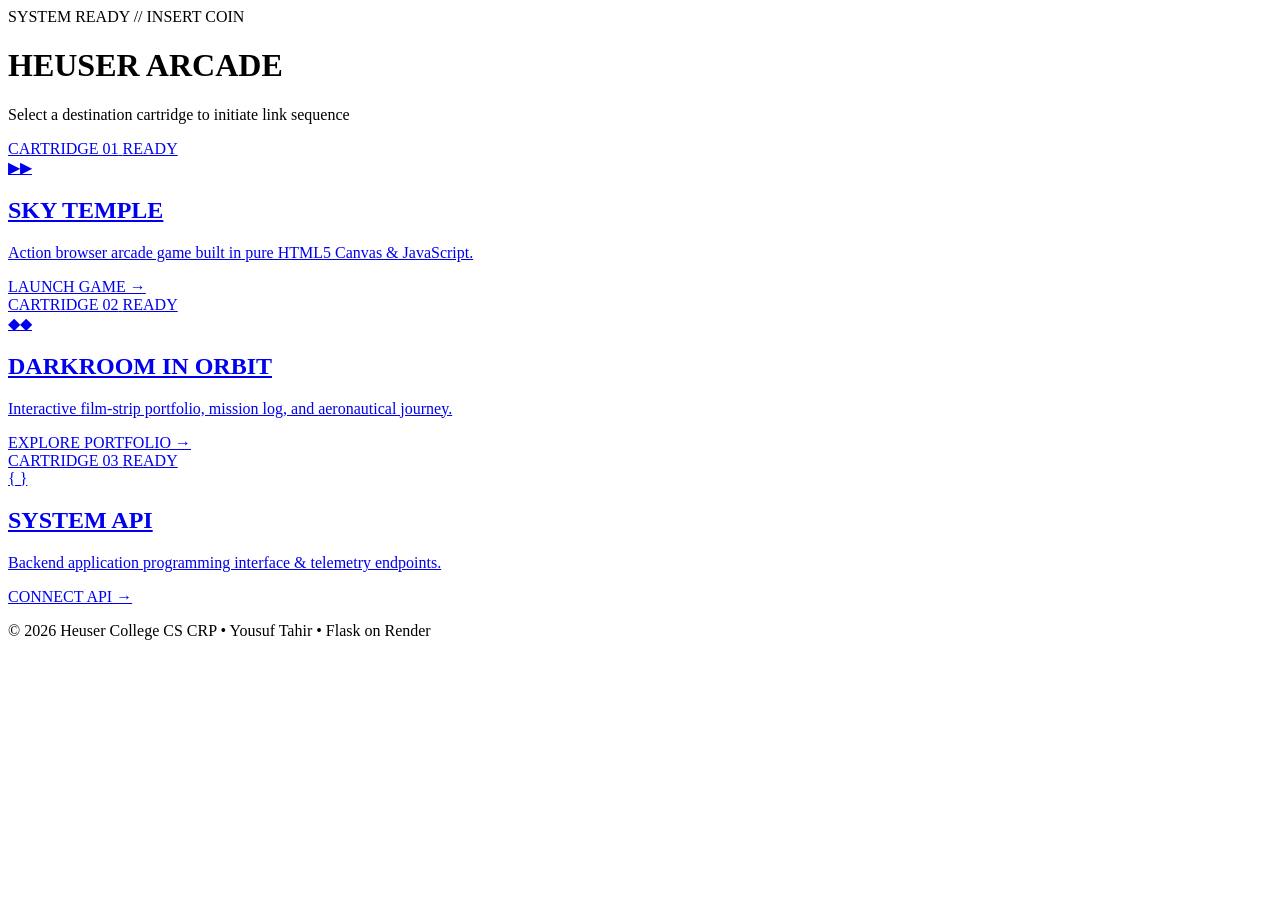
==== CS_CRP/Homework_9/home/index.html @ a3351dde "Add quiz arcade API page" ====
<!DOCTYPE html>
<html lang="en">
<head>
  <meta charset="UTF-8">
  <meta name="viewport" content="width=device-width, initial-scale=1.0">
  <title>Arcade Hub // Heuser CRP</title>
  <link rel="preconnect" href="https://fonts.googleapis.com">
  <link rel="preconnect" href="https://fonts.gstatic.com" crossorigin>
  <link href="https://fonts.googleapis.com/css2?family=Orbitron:wght@600;800;900&family=Press+Start+2P&family=Space+Mono:wght@400;700&display=swap" rel="stylesheet">
  <link rel="stylesheet" href="/home/style.css">
</head>
<body>
  <div class="crt-overlay" aria-hidden="true"></div>
  <div class="grid-bg" aria-hidden="true"></div>

  <main class="hub-container">
    <header class="hub-header">
      <div class="badge">SYSTEM READY // INSERT COIN</div>
      <h1 class="glitch-title" data-text="HEUSER ARCADE">HEUSER ARCADE</h1>
      <p class="subtitle">Select a destination cartridge to initiate link sequence</p>
    </header>

    <nav class="nav-grid">
      <!-- Game Link -->
      <a href="/game" class="arcade-card card-cyan">
        <div class="card-glow"></div>
        <div class="card-header">
          <span class="card-tag">CARTRIDGE 01</span>
          <span class="card-status live">READY</span>
        </div>
        <div class="card-body">
          <div class="card-icon">&#9654;&#9654;</div>
          <h2 class="card-title">SKY TEMPLE</h2>
          <p class="card-desc">Action browser arcade game built in pure HTML5 Canvas &amp; JavaScript.</p>
        </div>
        <div class="card-footer">
          <span class="action-text">LAUNCH GAME &rarr;</span>
        </div>
      </a>

      <!-- Portfolio Link -->
      <a href="/portfolio" class="arcade-card card-magenta">
        <div class="card-glow"></div>
        <div class="card-header">
          <span class="card-tag">CARTRIDGE 02</span>
          <span class="card-status live">READY</span>
        </div>
        <div class="card-body">
          <div class="card-icon">&#9670;&#9670;</div>
          <h2 class="card-title">DARKROOM IN ORBIT</h2>
          <p class="card-desc">Interactive film-strip portfolio, mission log, and aeronautical journey.</p>
        </div>
        <div class="card-footer">
          <span class="action-text">EXPLORE PORTFOLIO &rarr;</span>
        </div>
      </a>

      <!-- API Link -->
      <a href="/api" class="arcade-card card-amber">
        <div class="card-glow"></div>
        <div class="card-header">
          <span class="card-tag">CARTRIDGE 03</span>
          <span class="card-status live">READY</span>
        </div>
        <div class="card-body">
          <div class="card-icon">&#123;&nbsp;&#125;</div>
          <h2 class="card-title">SYSTEM API</h2>
          <p class="card-desc">Backend application programming interface &amp; telemetry endpoints.</p>
        </div>
        <div class="card-footer">
          <span class="action-text">CONNECT API &rarr;</span>
        </div>
      </a>
    </nav>

    <footer class="hub-footer">
      <p>&copy; 2026 Heuser College CS CRP &bull; Yousuf Tahir &bull; Flask on Render</p>
    </footer>
  </main>
</body>
</html>
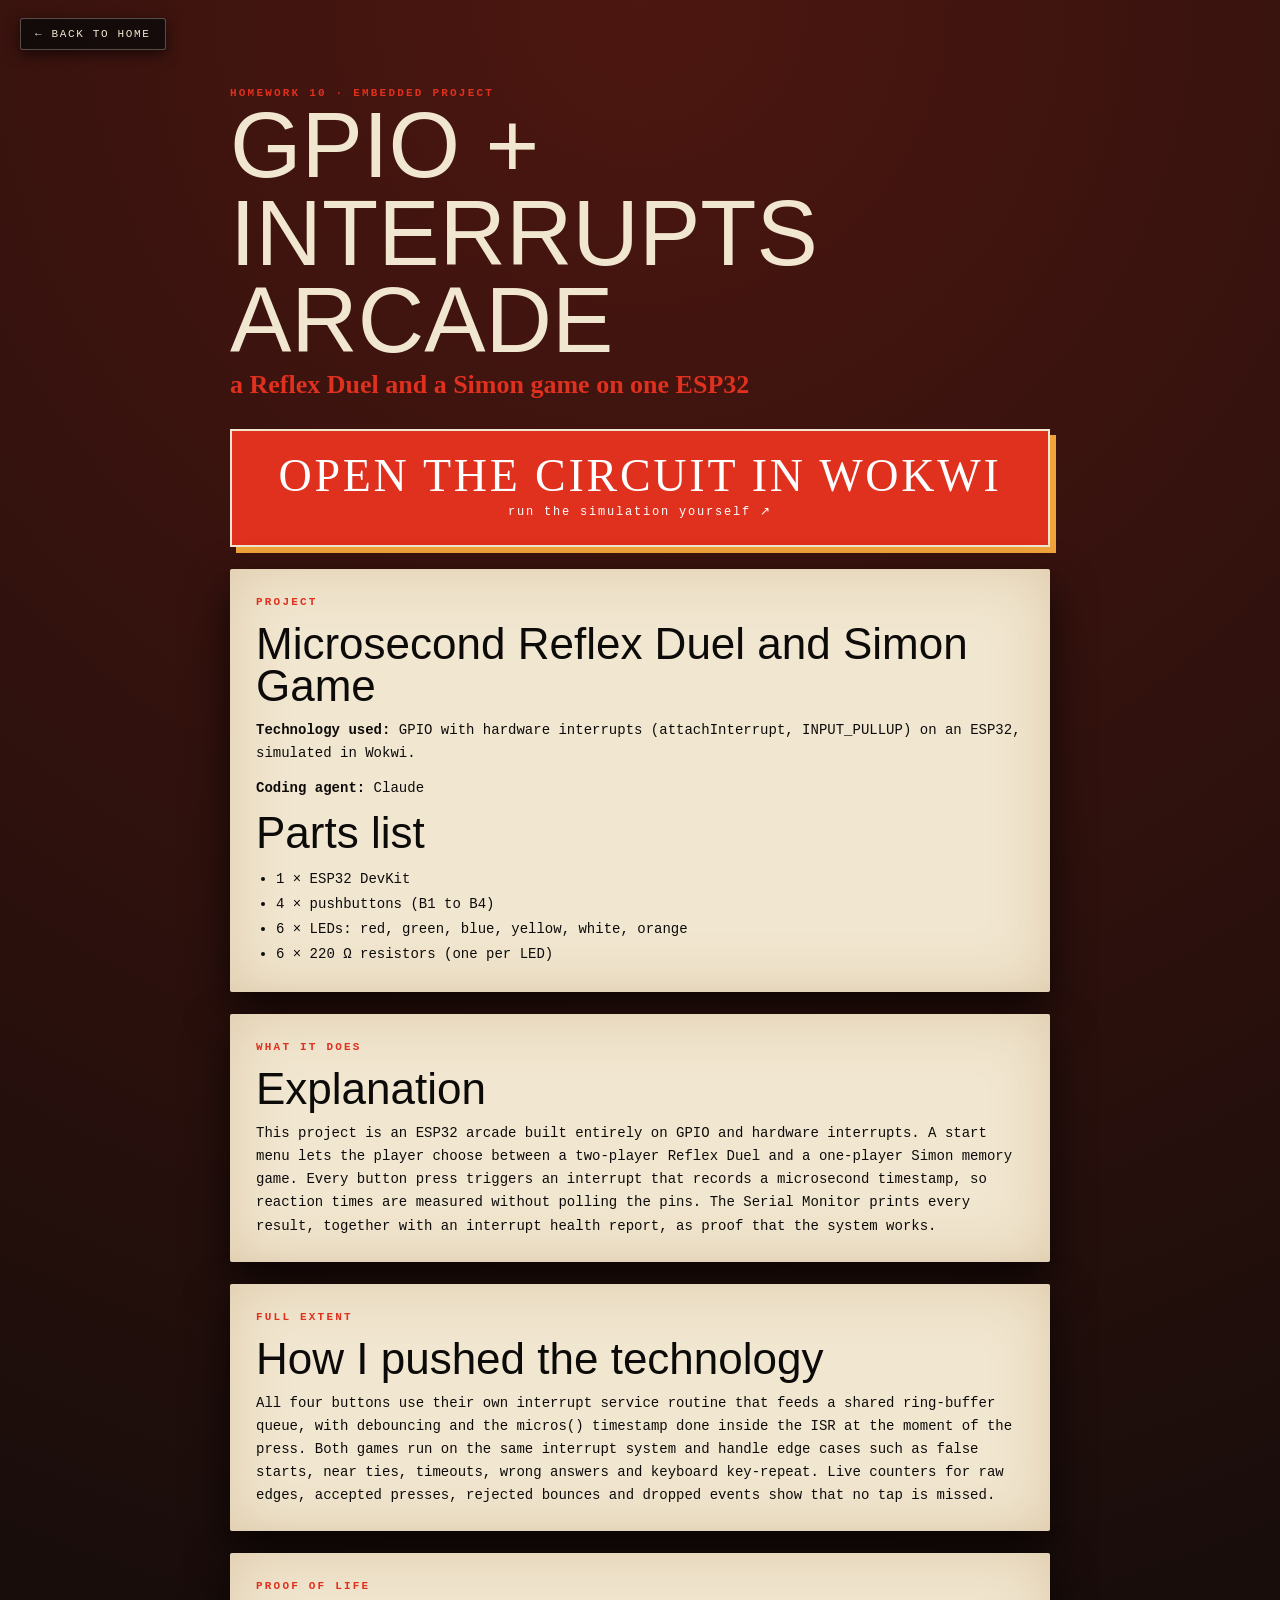
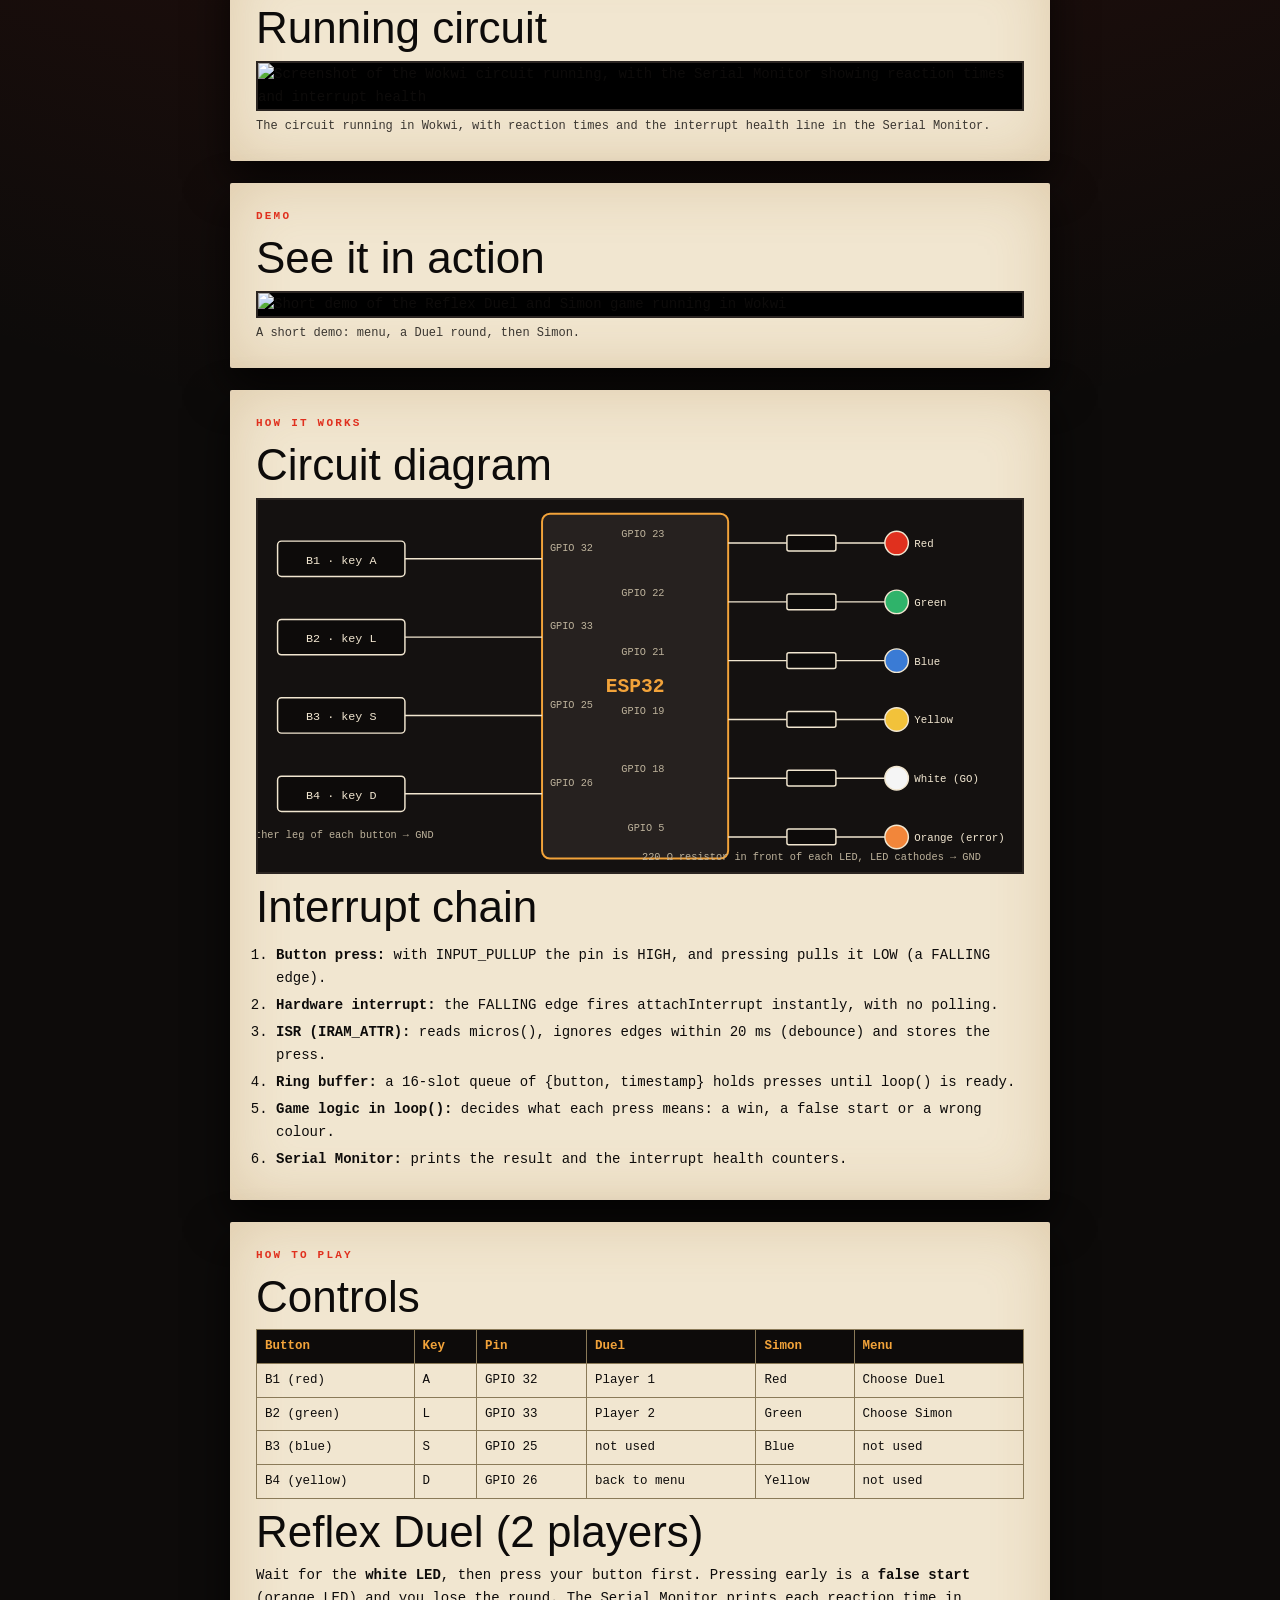
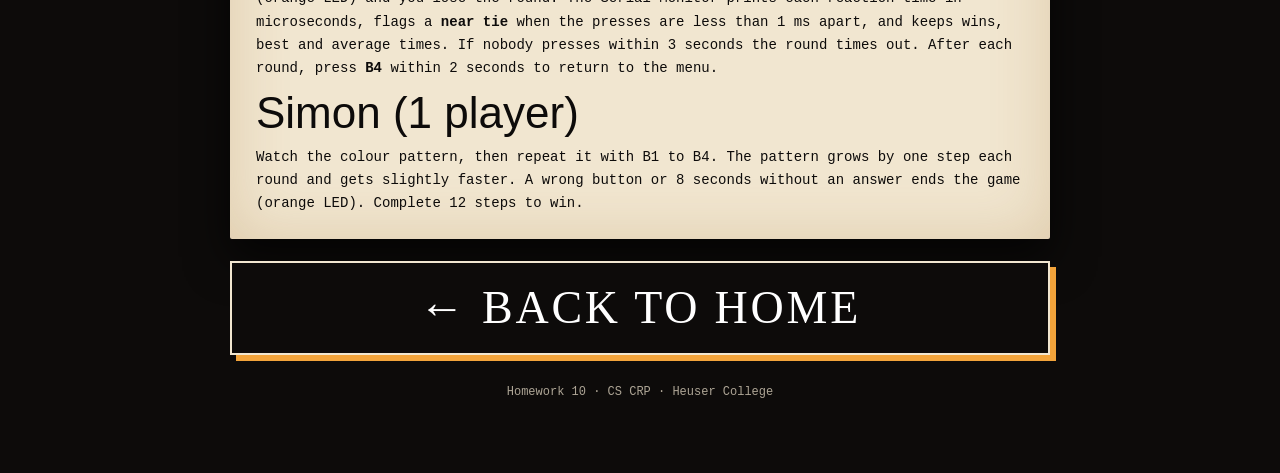
==== commit dc0ffd84: "Update index.html" ====
--- a/CS_CRP/Homework_9/home/index.html
+++ b/CS_CRP/Homework_9/home/index.html
@@ -1,81 +1,282 @@
-<!DOCTYPE html>
+<!doctype html>
 <html lang="en">
 <head>
-  <meta charset="UTF-8">
-  <meta name="viewport" content="width=device-width, initial-scale=1.0">
-  <title>Arcade Hub // Heuser CRP</title>
-  <link rel="preconnect" href="https://fonts.googleapis.com">
-  <link rel="preconnect" href="https://fonts.gstatic.com" crossorigin>
-  <link href="https://fonts.googleapis.com/css2?family=Orbitron:wght@600;800;900&family=Press+Start+2P&family=Space+Mono:wght@400;700&display=swap" rel="stylesheet">
-  <link rel="stylesheet" href="/home/style.css">
+<meta charset="utf-8">
+<meta name="viewport" content="width=device-width, initial-scale=1">
+<title>Homework 10 · GPIO + Interrupts Arcade</title>
+<meta name="description" content="An ESP32 arcade built on GPIO and hardware interrupts, simulated in Wokwi: Reflex Duel and Simon.">
+<link rel="preconnect" href="https://fonts.googleapis.com">
+<link rel="preconnect" href="https://fonts.gstatic.com" crossorigin>
+<link href="https://fonts.googleapis.com/css2?family=Bebas+Neue&family=Caveat:wght@500;700&family=Space+Mono:wght@400;700&display=swap" rel="stylesheet">
+<style>
+:root{
+  --safelight:#E0301E; --amber:#F2A33A; --teal:#1FA39A;
+  --dark:#0D0B0A; --cream:#F1E6D0;
+}
+*{box-sizing:border-box;margin:0;padding:0}
+html{scroll-behavior:smooth}
+body{background:var(--dark);color:var(--cream);font-family:'Space Mono',monospace;
+  line-height:1.65;font-size:14px;
+  background-image:radial-gradient(circle at 50% 0%,rgba(224,48,30,.30),transparent 55%);
+  background-repeat:no-repeat}
+
+/* Back button (same look as the portfolio page) */
+.back-home-link{
+  position:fixed;top:18px;left:20px;z-index:1000;display:inline-flex;align-items:center;gap:8px;
+  padding:6px 14px;background:rgba(13,11,10,0.85);color:var(--cream);text-decoration:none;
+  font-size:11px;letter-spacing:0.15em;text-transform:uppercase;
+  border:1px solid rgba(241,230,208,0.3);border-radius:3px;box-shadow:0 4px 14px rgba(0,0,0,0.6);
+  backdrop-filter:blur(6px);-webkit-backdrop-filter:blur(6px);transition:all .2s ease}
+.back-home-link:hover{background:var(--safelight);color:#fff;border-color:var(--safelight);
+  box-shadow:0 0 14px rgba(224,48,30,0.6);transform:translateY(-2px)}
+
+.wrap{max-width:860px;margin:0 auto;padding:84px 20px 70px;display:flex;flex-direction:column;gap:22px}
+
+.label{font-size:11px;letter-spacing:.2em;color:var(--safelight);font-weight:700}
+h1,h2{font-family:'Bebas Neue',sans-serif;font-weight:400;line-height:.95}
+h1{font-size:clamp(48px,9vw,92px);color:var(--cream)}
+h2{font-size:clamp(30px,5vw,44px);color:var(--amber)}
+.note{font-family:'Caveat',cursive;font-size:26px;color:var(--safelight);font-weight:700}
+
+.card{background:var(--cream);color:var(--dark);padding:24px 26px;border-radius:2px;
+  box-shadow:0 18px 44px rgba(0,0,0,.7),inset 0 0 60px rgba(160,110,40,.22);
+  display:flex;flex-direction:column;gap:12px}
+.card h2{color:var(--dark)}
+.card .label{color:var(--safelight)}
+
+.chips{display:flex;flex-wrap:wrap;gap:8px}
+.chip{background:var(--dark);color:var(--amber);padding:4px 10px;font-size:12px;
+  border-left:4px solid var(--teal)}
+
+ul.parts{padding-left:20px}
+ul.parts li{margin:2px 0}
+
+/* Big Wokwi button */
+.big-btn{display:flex;flex-direction:column;align-items:center;gap:4px;text-align:center;
+  padding:22px 20px;background:var(--safelight);color:#fff;text-decoration:none;
+  border:2px solid var(--cream);box-shadow:6px 6px 0 var(--amber);
+  transition:transform .15s,box-shadow .15s}
+.big-btn:hover,.big-btn:focus-visible{transform:translate(-3px,-3px);box-shadow:9px 9px 0 var(--amber)}
+.big-btn .t{font-family:'Bebas Neue';font-size:clamp(30px,6vw,46px);letter-spacing:.06em;line-height:1}
+.big-btn .s{font-size:12px;letter-spacing:.15em}
+
+figure{display:flex;flex-direction:column;gap:6px}
+figure img,figure video{width:100%;height:auto;display:block;border:2px solid #2b2522;background:#000}
+figcaption{font-size:12px;opacity:.8}
+
+/* Controls table */
+.table-scroll{overflow-x:auto}
+table{border-collapse:collapse;width:100%;min-width:560px;font-size:12.5px}
+th,td{border:1px solid #8a7a58;padding:6px 8px;text-align:left}
+th{background:var(--dark);color:var(--amber);font-weight:700}
+
+svg.diagram{width:100%;height:auto;background:#141110;border:2px solid #2b2522}
+svg.diagram text{font-family:'Space Mono',monospace;font-size:12px;fill:#F1E6D0}
+svg.diagram .small{font-size:10.5px;fill:#bdb29b}
+
+ol.steps{padding-left:20px}
+ol.steps li{margin:4px 0}
+
+.foot{font-size:12px;opacity:.7;text-align:center;margin-top:6px}
+
+@media (max-width:600px){
+  .back-home-link{top:12px;left:14px;font-size:10px;padding:5px 10px}
+  .card{padding:18px}
+}
+</style>
 </head>
 <body>
-  <div class="crt-overlay" aria-hidden="true"></div>
-  <div class="grid-bg" aria-hidden="true"></div>
-
-  <main class="hub-container">
-    <header class="hub-header">
-      <div class="badge">SYSTEM READY // INSERT COIN</div>
-      <h1 class="glitch-title" data-text="HEUSER ARCADE">HEUSER ARCADE</h1>
-      <p class="subtitle">Select a destination cartridge to initiate link sequence</p>
-    </header>
-
-    <nav class="nav-grid">
-      <!-- Game Link -->
-      <a href="/game" class="arcade-card card-cyan">
-        <div class="card-glow"></div>
-        <div class="card-header">
-          <span class="card-tag">CARTRIDGE 01</span>
-          <span class="card-status live">READY</span>
-        </div>
-        <div class="card-body">
-          <div class="card-icon">&#9654;&#9654;</div>
-          <h2 class="card-title">SKY TEMPLE</h2>
-          <p class="card-desc">Action browser arcade game built in pure HTML5 Canvas &amp; JavaScript.</p>
-        </div>
-        <div class="card-footer">
-          <span class="action-text">LAUNCH GAME &rarr;</span>
-        </div>
-      </a>
-
-      <!-- Portfolio Link -->
-      <a href="/portfolio" class="arcade-card card-magenta">
-        <div class="card-glow"></div>
-        <div class="card-header">
-          <span class="card-tag">CARTRIDGE 02</span>
-          <span class="card-status live">READY</span>
-        </div>
-        <div class="card-body">
-          <div class="card-icon">&#9670;&#9670;</div>
-          <h2 class="card-title">DARKROOM IN ORBIT</h2>
-          <p class="card-desc">Interactive film-strip portfolio, mission log, and aeronautical journey.</p>
-        </div>
-        <div class="card-footer">
-          <span class="action-text">EXPLORE PORTFOLIO &rarr;</span>
-        </div>
-      </a>
-
-      <!-- API Link -->
-      <a href="/api" class="arcade-card card-amber">
-        <div class="card-glow"></div>
-        <div class="card-header">
-          <span class="card-tag">CARTRIDGE 03</span>
-          <span class="card-status live">READY</span>
-        </div>
-        <div class="card-body">
-          <div class="card-icon">&#123;&nbsp;&#125;</div>
-          <h2 class="card-title">SYSTEM API</h2>
-          <p class="card-desc">Backend application programming interface &amp; telemetry endpoints.</p>
-        </div>
-        <div class="card-footer">
-          <span class="action-text">CONNECT API &rarr;</span>
-        </div>
-      </a>
-    </nav>
-
-    <footer class="hub-footer">
-      <p>&copy; 2026 Heuser College CS CRP &bull; Yousuf Tahir &bull; Flask on Render</p>
-    </footer>
-  </main>
+<a href="/" class="back-home-link" aria-label="Back to home">&larr; Back to home</a>
+
+<main class="wrap">
+
+  <header>
+    <p class="label">HOMEWORK 10 · EMBEDDED PROJECT</p>
+    <h1>GPIO + INTERRUPTS<br>ARCADE</h1>
+    <p class="note">a Reflex Duel and a Simon game on one ESP32</p>
+  </header>
+
+  <!-- BIG BUTTON: open the Wokwi project -->
+  <a class="big-btn" href="https://wokwi.com/projects/481768134705691649" target="_blank" rel="noopener">
+    <span class="t">OPEN THE CIRCUIT IN WOKWI</span>
+    <span class="s">run the simulation yourself ↗</span>
+  </a>
+
+  <!-- PROJECT SUMMARY -->
+  <section class="card">
+    <p class="label">PROJECT</p>
+    <h2>Microsecond Reflex Duel and Simon Game</h2>
+    <p><b>Technology used:</b> GPIO with hardware interrupts (<code>attachInterrupt</code>, <code>INPUT_PULLUP</code>) on an ESP32, simulated in Wokwi.</p>
+    <p><b>Coding agent:</b> Claude</p>
+    <h2>Parts list</h2>
+    <ul class="parts">
+      <li>1 × ESP32 DevKit</li>
+      <li>4 × pushbuttons (B1 to B4)</li>
+      <li>6 × LEDs: red, green, blue, yellow, white, orange</li>
+      <li>6 × 220 Ω resistors (one per LED)</li>
+    </ul>
+  </section>
+
+  <!-- EXPLANATION (3-4 sentences) -->
+  <section class="card">
+    <p class="label">WHAT IT DOES</p>
+    <h2>Explanation</h2>
+    <p>This project is an ESP32 arcade built entirely on GPIO and hardware interrupts. A start menu lets the player choose between a two-player Reflex Duel and a one-player Simon memory game. Every button press triggers an interrupt that records a microsecond timestamp, so reaction times are measured without polling the pins. The Serial Monitor prints every result, together with an interrupt health report, as proof that the system works.</p>
+  </section>
+
+  <!-- FULL EXTENT (2-3 sentences, same text as the submission form) -->
+  <section class="card">
+    <p class="label">FULL EXTENT</p>
+    <h2>How I pushed the technology</h2>
+    <p>All four buttons use their own interrupt service routine that feeds a shared ring-buffer queue, with debouncing and the <code>micros()</code> timestamp done inside the ISR at the moment of the press. Both games run on the same interrupt system and handle edge cases such as false starts, near ties, timeouts, wrong answers and keyboard key-repeat. Live counters for raw edges, accepted presses, rejected bounces and dropped events show that no tap is missed.</p>
+  </section>
+
+  <!-- SCREENSHOT -->
+  <section class="card">
+    <p class="label">PROOF OF LIFE</p>
+    <h2>Running circuit</h2>
+    <figure>
+      <img src="/embedded/wokwi_screenshot.png" alt="Screenshot of the Wokwi circuit running, with the Serial Monitor showing reaction times and interrupt health">
+      <figcaption>The circuit running in Wokwi, with reaction times and the interrupt health line in the Serial Monitor.</figcaption>
+    </figure>
+  </section>
+
+  <!-- DEMO GIF / VIDEO (bonus) -->
+  <section class="card">
+    <p class="label">DEMO</p>
+    <h2>See it in action</h2>
+    <figure>
+      <img src="/embedded/demo.gif" alt="Short demo of the Reflex Duel and Simon game running in Wokwi">
+      <!-- <video src="/embedded/demo.mp4" controls muted loop playsinline></video> -->
+      <figcaption>A short demo: menu, a Duel round, then Simon.</figcaption>
+    </figure>
+  </section>
+
+  <!-- HOW IT WORKS (bonus) -->
+  <section class="card">
+    <p class="label">HOW IT WORKS</p>
+    <h2>Circuit diagram</h2>
+    <svg class="diagram" viewBox="0 0 780 380" role="img" aria-label="Circuit diagram: four buttons connect to GPIO 32, 33, 25 and 26 of the ESP32; six LEDs connect through resistors to GPIO 23, 22, 21, 19, 18 and 5">
+      <!-- ESP32 -->
+      <rect x="290" y="14" width="190" height="352" rx="8" fill="#26211f" stroke="#F2A33A" stroke-width="2"/>
+      <text x="385" y="196" text-anchor="middle" style="font-size:20px;font-weight:700;fill:#F2A33A">ESP32</text>
+
+      <!-- Buttons (left) -->
+      <g stroke="#F1E6D0" stroke-width="1.5">
+        <line x1="150" y1="60"  x2="290" y2="60"/>
+        <line x1="150" y1="140" x2="290" y2="140"/>
+        <line x1="150" y1="220" x2="290" y2="220"/>
+        <line x1="150" y1="300" x2="290" y2="300"/>
+      </g>
+      <g fill="#0D0B0A" stroke="#F1E6D0" stroke-width="1.5">
+        <rect x="20" y="42"  width="130" height="36" rx="4"/>
+        <rect x="20" y="122" width="130" height="36" rx="4"/>
+        <rect x="20" y="202" width="130" height="36" rx="4"/>
+        <rect x="20" y="282" width="130" height="36" rx="4"/>
+      </g>
+      <text x="85" y="65"  text-anchor="middle">B1 · key A</text>
+      <text x="85" y="145" text-anchor="middle">B2 · key L</text>
+      <text x="85" y="225" text-anchor="middle">B3 · key S</text>
+      <text x="85" y="305" text-anchor="middle">B4 · key D</text>
+      <text x="298" y="52"  class="small">GPIO 32</text>
+      <text x="298" y="132" class="small">GPIO 33</text>
+      <text x="298" y="212" class="small">GPIO 25</text>
+      <text x="298" y="292" class="small">GPIO 26</text>
+      <text x="85" y="345" text-anchor="middle" class="small">other leg of each button → GND</text>
+
+      <!-- LEDs (right) -->
+      <g stroke="#F1E6D0" stroke-width="1.5">
+        <line x1="480" y1="44"  x2="540" y2="44"/>  <line x1="590" y1="44"  x2="640" y2="44"/>
+        <line x1="480" y1="104" x2="540" y2="104"/> <line x1="590" y1="104" x2="640" y2="104"/>
+        <line x1="480" y1="164" x2="540" y2="164"/> <line x1="590" y1="164" x2="640" y2="164"/>
+        <line x1="480" y1="224" x2="540" y2="224"/> <line x1="590" y1="224" x2="640" y2="224"/>
+        <line x1="480" y1="284" x2="540" y2="284"/> <line x1="590" y1="284" x2="640" y2="284"/>
+        <line x1="480" y1="344" x2="540" y2="344"/> <line x1="590" y1="344" x2="640" y2="344"/>
+      </g>
+      <g fill="#0D0B0A" stroke="#F1E6D0" stroke-width="1.5">
+        <rect x="540" y="36"  width="50" height="16" rx="2"/>
+        <rect x="540" y="96"  width="50" height="16" rx="2"/>
+        <rect x="540" y="156" width="50" height="16" rx="2"/>
+        <rect x="540" y="216" width="50" height="16" rx="2"/>
+        <rect x="540" y="276" width="50" height="16" rx="2"/>
+        <rect x="540" y="336" width="50" height="16" rx="2"/>
+      </g>
+      <g stroke="#F1E6D0" stroke-width="1.5">
+        <circle cx="652" cy="44"  r="12" fill="#E0301E"/>
+        <circle cx="652" cy="104" r="12" fill="#2fb36a"/>
+        <circle cx="652" cy="164" r="12" fill="#3a7bd5"/>
+        <circle cx="652" cy="224" r="12" fill="#F2C23A"/>
+        <circle cx="652" cy="284" r="12" fill="#f5f5f5"/>
+        <circle cx="652" cy="344" r="12" fill="#F2863A"/>
+      </g>
+      <g class="small">
+        <text x="415" y="38"  text-anchor="end" style="fill:#bdb29b;font-size:10.5px">GPIO 23</text>
+        <text x="415" y="98"  text-anchor="end" style="fill:#bdb29b;font-size:10.5px">GPIO 22</text>
+        <text x="415" y="158" text-anchor="end" style="fill:#bdb29b;font-size:10.5px">GPIO 21</text>
+        <text x="415" y="218" text-anchor="end" style="fill:#bdb29b;font-size:10.5px">GPIO 19</text>
+        <text x="415" y="278" text-anchor="end" style="fill:#bdb29b;font-size:10.5px">GPIO 18</text>
+        <text x="415" y="338" text-anchor="end" style="fill:#bdb29b;font-size:10.5px">GPIO 5</text>
+      </g>
+      <text x="670" y="48"  style="font-size:11px">Red</text>
+      <text x="670" y="108" style="font-size:11px">Green</text>
+      <text x="670" y="168" style="font-size:11px">Blue</text>
+      <text x="670" y="228" style="font-size:11px">Yellow</text>
+      <text x="670" y="288" style="font-size:11px">White (GO)</text>
+      <text x="670" y="348" style="font-size:11px">Orange (error)</text>
+      <text x="565" y="368" text-anchor="middle" class="small">220 Ω resistor in front of each LED, LED cathodes → GND</text>
+    </svg>
+
+    <h2>Interrupt chain</h2>
+    <ol class="steps">
+      <li><b>Button press:</b> with <code>INPUT_PULLUP</code> the pin is HIGH, and pressing pulls it LOW (a FALLING edge).</li>
+      <li><b>Hardware interrupt:</b> the FALLING edge fires <code>attachInterrupt</code> instantly, with no polling.</li>
+      <li><b>ISR (<code>IRAM_ATTR</code>):</b> reads <code>micros()</code>, ignores edges within 20 ms (debounce) and stores the press.</li>
+      <li><b>Ring buffer:</b> a 16-slot queue of {button, timestamp} holds presses until <code>loop()</code> is ready.</li>
+      <li><b>Game logic in <code>loop()</code>:</b> decides what each press means: a win, a false start or a wrong colour.</li>
+      <li><b>Serial Monitor:</b> prints the result and the interrupt health counters.</li>
+    </ol>
+  </section>
+
+  <!-- CONTROLS -->
+  <section class="card">
+    <p class="label">HOW TO PLAY</p>
+    <h2>Controls</h2>
+    <div class="table-scroll">
+      <table>
+        <thead>
+          <tr><th>Button</th><th>Key</th><th>Pin</th><th>Duel</th><th>Simon</th><th>Menu</th></tr>
+        </thead>
+        <tbody>
+          <tr><td>B1 (red)</td><td>A</td><td>GPIO 32</td><td>Player 1</td><td>Red</td><td>Choose Duel</td></tr>
+          <tr><td>B2 (green)</td><td>L</td><td>GPIO 33</td><td>Player 2</td><td>Green</td><td>Choose Simon</td></tr>
+          <tr><td>B3 (blue)</td><td>S</td><td>GPIO 25</td><td>not used</td><td>Blue</td><td>not used</td></tr>
+          <tr><td>B4 (yellow)</td><td>D</td><td>GPIO 26</td><td>back to menu</td><td>Yellow</td><td>not used</td></tr>
+        </tbody>
+      </table>
+    </div>
+
+    <h2>Reflex Duel (2 players)</h2>
+    <p>Wait for the <b>white LED</b>, then press your button first. Pressing early is a <b>false start</b> (orange LED) and you lose the round. The Serial Monitor prints each reaction time in microseconds, flags a <b>near tie</b> when the presses are less than 1 ms apart, and keeps wins, best and average times. If nobody presses within 3 seconds the round times out. After each round, press <b>B4</b> within 2 seconds to return to the menu.</p>
+
+    <h2>Simon (1 player)</h2>
+    <p>Watch the colour pattern, then repeat it with B1 to B4. The pattern grows by one step each round and gets slightly faster. A wrong button or 8 seconds without an answer ends the game (orange LED). Complete 12 steps to win.</p>
+  </section>
+
+  <!-- OPTIONAL: embedded simulation (bonus). Only works if Wokwi allows it.
+       Replace YOUR_EMBED_URL with the link from Wokwi, then remove the comment markers.
+  <section class="card">
+    <p class="label">LIVE</p>
+    <h2>Simulation</h2>
+    <iframe src="YOUR_EMBED_URL" style="width:100%;height:520px;border:0" title="Wokwi simulation"></iframe>
+  </section>
+  -->
+
+  <!-- BACK BUTTON (also at the bottom) -->
+  <a class="big-btn" href="/" style="background:var(--dark)">
+    <span class="t">← BACK TO HOME</span>
+  </a>
+
+  <p class="foot">Homework 10 · CS CRP · Heuser College</p>
+</main>
 </body>
 </html>
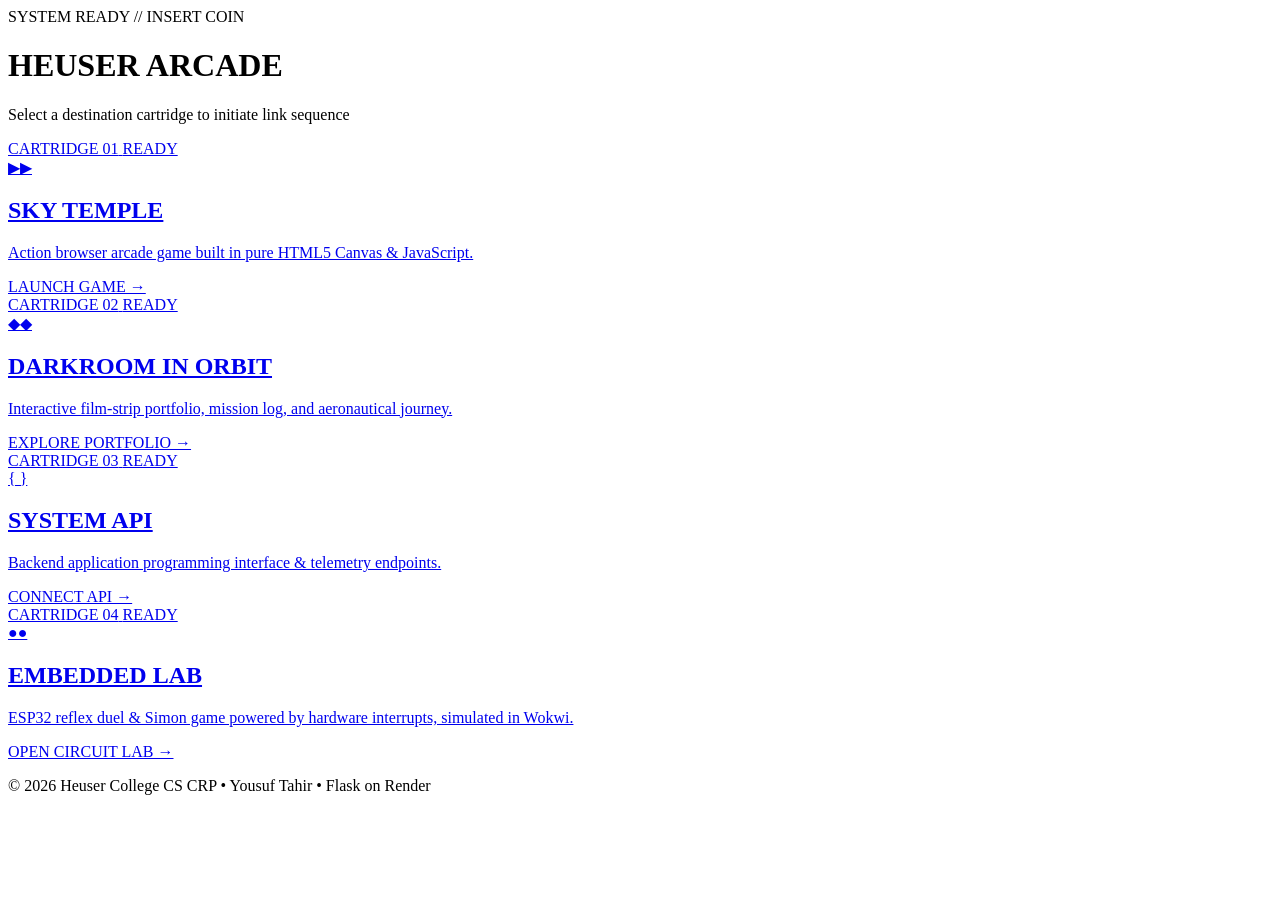
==== commit 6fed86e0: "Update index.html" ====
--- a/CS_CRP/Homework_9/home/index.html
+++ b/CS_CRP/Homework_9/home/index.html
@@ -1,282 +1,98 @@
-<!doctype html>
+<!DOCTYPE html>
 <html lang="en">
 <head>
-<meta charset="utf-8">
-<meta name="viewport" content="width=device-width, initial-scale=1">
-<title>Homework 10 · GPIO + Interrupts Arcade</title>
-<meta name="description" content="An ESP32 arcade built on GPIO and hardware interrupts, simulated in Wokwi: Reflex Duel and Simon.">
-<link rel="preconnect" href="https://fonts.googleapis.com">
-<link rel="preconnect" href="https://fonts.gstatic.com" crossorigin>
-<link href="https://fonts.googleapis.com/css2?family=Bebas+Neue&family=Caveat:wght@500;700&family=Space+Mono:wght@400;700&display=swap" rel="stylesheet">
-<style>
-:root{
-  --safelight:#E0301E; --amber:#F2A33A; --teal:#1FA39A;
-  --dark:#0D0B0A; --cream:#F1E6D0;
-}
-*{box-sizing:border-box;margin:0;padding:0}
-html{scroll-behavior:smooth}
-body{background:var(--dark);color:var(--cream);font-family:'Space Mono',monospace;
-  line-height:1.65;font-size:14px;
-  background-image:radial-gradient(circle at 50% 0%,rgba(224,48,30,.30),transparent 55%);
-  background-repeat:no-repeat}
-
-/* Back button (same look as the portfolio page) */
-.back-home-link{
-  position:fixed;top:18px;left:20px;z-index:1000;display:inline-flex;align-items:center;gap:8px;
-  padding:6px 14px;background:rgba(13,11,10,0.85);color:var(--cream);text-decoration:none;
-  font-size:11px;letter-spacing:0.15em;text-transform:uppercase;
-  border:1px solid rgba(241,230,208,0.3);border-radius:3px;box-shadow:0 4px 14px rgba(0,0,0,0.6);
-  backdrop-filter:blur(6px);-webkit-backdrop-filter:blur(6px);transition:all .2s ease}
-.back-home-link:hover{background:var(--safelight);color:#fff;border-color:var(--safelight);
-  box-shadow:0 0 14px rgba(224,48,30,0.6);transform:translateY(-2px)}
-
-.wrap{max-width:860px;margin:0 auto;padding:84px 20px 70px;display:flex;flex-direction:column;gap:22px}
-
-.label{font-size:11px;letter-spacing:.2em;color:var(--safelight);font-weight:700}
-h1,h2{font-family:'Bebas Neue',sans-serif;font-weight:400;line-height:.95}
-h1{font-size:clamp(48px,9vw,92px);color:var(--cream)}
-h2{font-size:clamp(30px,5vw,44px);color:var(--amber)}
-.note{font-family:'Caveat',cursive;font-size:26px;color:var(--safelight);font-weight:700}
-
-.card{background:var(--cream);color:var(--dark);padding:24px 26px;border-radius:2px;
-  box-shadow:0 18px 44px rgba(0,0,0,.7),inset 0 0 60px rgba(160,110,40,.22);
-  display:flex;flex-direction:column;gap:12px}
-.card h2{color:var(--dark)}
-.card .label{color:var(--safelight)}
-
-.chips{display:flex;flex-wrap:wrap;gap:8px}
-.chip{background:var(--dark);color:var(--amber);padding:4px 10px;font-size:12px;
-  border-left:4px solid var(--teal)}
-
-ul.parts{padding-left:20px}
-ul.parts li{margin:2px 0}
-
-/* Big Wokwi button */
-.big-btn{display:flex;flex-direction:column;align-items:center;gap:4px;text-align:center;
-  padding:22px 20px;background:var(--safelight);color:#fff;text-decoration:none;
-  border:2px solid var(--cream);box-shadow:6px 6px 0 var(--amber);
-  transition:transform .15s,box-shadow .15s}
-.big-btn:hover,.big-btn:focus-visible{transform:translate(-3px,-3px);box-shadow:9px 9px 0 var(--amber)}
-.big-btn .t{font-family:'Bebas Neue';font-size:clamp(30px,6vw,46px);letter-spacing:.06em;line-height:1}
-.big-btn .s{font-size:12px;letter-spacing:.15em}
-
-figure{display:flex;flex-direction:column;gap:6px}
-figure img,figure video{width:100%;height:auto;display:block;border:2px solid #2b2522;background:#000}
-figcaption{font-size:12px;opacity:.8}
-
-/* Controls table */
-.table-scroll{overflow-x:auto}
-table{border-collapse:collapse;width:100%;min-width:560px;font-size:12.5px}
-th,td{border:1px solid #8a7a58;padding:6px 8px;text-align:left}
-th{background:var(--dark);color:var(--amber);font-weight:700}
-
-svg.diagram{width:100%;height:auto;background:#141110;border:2px solid #2b2522}
-svg.diagram text{font-family:'Space Mono',monospace;font-size:12px;fill:#F1E6D0}
-svg.diagram .small{font-size:10.5px;fill:#bdb29b}
-
-ol.steps{padding-left:20px}
-ol.steps li{margin:4px 0}
-
-.foot{font-size:12px;opacity:.7;text-align:center;margin-top:6px}
-
-@media (max-width:600px){
-  .back-home-link{top:12px;left:14px;font-size:10px;padding:5px 10px}
-  .card{padding:18px}
-}
-</style>
+  <meta charset="UTF-8">
+  <meta name="viewport" content="width=device-width, initial-scale=1.0">
+  <title>Arcade Hub // Heuser CRP</title>
+  <link rel="preconnect" href="https://fonts.googleapis.com">
+  <link rel="preconnect" href="https://fonts.gstatic.com" crossorigin>
+  <link href="https://fonts.googleapis.com/css2?family=Orbitron:wght@600;800;900&family=Press+Start+2P&family=Space+Mono:wght@400;700&display=swap" rel="stylesheet">
+  <link rel="stylesheet" href="/home/style.css">
 </head>
 <body>
-<a href="/" class="back-home-link" aria-label="Back to home">&larr; Back to home</a>
+  <div class="crt-overlay" aria-hidden="true"></div>
+  <div class="grid-bg" aria-hidden="true"></div>
 
-<main class="wrap">
+  <main class="hub-container">
+    <header class="hub-header">
+      <div class="badge">SYSTEM READY // INSERT COIN</div>
+      <h1 class="glitch-title" data-text="HEUSER ARCADE">HEUSER ARCADE</h1>
+      <p class="subtitle">Select a destination cartridge to initiate link sequence</p>
+    </header>
 
-  <header>
-    <p class="label">HOMEWORK 10 · EMBEDDED PROJECT</p>
-    <h1>GPIO + INTERRUPTS<br>ARCADE</h1>
-    <p class="note">a Reflex Duel and a Simon game on one ESP32</p>
-  </header>
+    <nav class="nav-grid">
+      <!-- Game Link -->
+      <a href="/game" class="arcade-card card-cyan">
+        <div class="card-glow"></div>
+        <div class="card-header">
+          <span class="card-tag">CARTRIDGE 01</span>
+          <span class="card-status live">READY</span>
+        </div>
+        <div class="card-body">
+          <div class="card-icon">&#9654;&#9654;</div>
+          <h2 class="card-title">SKY TEMPLE</h2>
+          <p class="card-desc">Action browser arcade game built in pure HTML5 Canvas &amp; JavaScript.</p>
+        </div>
+        <div class="card-footer">
+          <span class="action-text">LAUNCH GAME &rarr;</span>
+        </div>
+      </a>
 
-  <!-- BIG BUTTON: open the Wokwi project -->
-  <a class="big-btn" href="https://wokwi.com/projects/481768134705691649" target="_blank" rel="noopener">
-    <span class="t">OPEN THE CIRCUIT IN WOKWI</span>
-    <span class="s">run the simulation yourself ↗</span>
-  </a>
+      <!-- Portfolio Link -->
+      <a href="/portfolio" class="arcade-card card-magenta">
+        <div class="card-glow"></div>
+        <div class="card-header">
+          <span class="card-tag">CARTRIDGE 02</span>
+          <span class="card-status live">READY</span>
+        </div>
+        <div class="card-body">
+          <div class="card-icon">&#9670;&#9670;</div>
+          <h2 class="card-title">DARKROOM IN ORBIT</h2>
+          <p class="card-desc">Interactive film-strip portfolio, mission log, and aeronautical journey.</p>
+        </div>
+        <div class="card-footer">
+          <span class="action-text">EXPLORE PORTFOLIO &rarr;</span>
+        </div>
+      </a>
 
-  <!-- PROJECT SUMMARY -->
-  <section class="card">
-    <p class="label">PROJECT</p>
-    <h2>Microsecond Reflex Duel and Simon Game</h2>
-    <p><b>Technology used:</b> GPIO with hardware interrupts (<code>attachInterrupt</code>, <code>INPUT_PULLUP</code>) on an ESP32, simulated in Wokwi.</p>
-    <p><b>Coding agent:</b> Claude</p>
-    <h2>Parts list</h2>
-    <ul class="parts">
-      <li>1 × ESP32 DevKit</li>
-      <li>4 × pushbuttons (B1 to B4)</li>
-      <li>6 × LEDs: red, green, blue, yellow, white, orange</li>
-      <li>6 × 220 Ω resistors (one per LED)</li>
-    </ul>
-  </section>
+      <!-- API Link -->
+      <a href="/api" class="arcade-card card-amber">
+        <div class="card-glow"></div>
+        <div class="card-header">
+          <span class="card-tag">CARTRIDGE 03</span>
+          <span class="card-status live">READY</span>
+        </div>
+        <div class="card-body">
+          <div class="card-icon">&#123;&nbsp;&#125;</div>
+          <h2 class="card-title">SYSTEM API</h2>
+          <p class="card-desc">Backend application programming interface &amp; telemetry endpoints.</p>
+        </div>
+        <div class="card-footer">
+          <span class="action-text">CONNECT API &rarr;</span>
+        </div>
+      </a>
 
-  <!-- EXPLANATION (3-4 sentences) -->
-  <section class="card">
-    <p class="label">WHAT IT DOES</p>
-    <h2>Explanation</h2>
-    <p>This project is an ESP32 arcade built entirely on GPIO and hardware interrupts. A start menu lets the player choose between a two-player Reflex Duel and a one-player Simon memory game. Every button press triggers an interrupt that records a microsecond timestamp, so reaction times are measured without polling the pins. The Serial Monitor prints every result, together with an interrupt health report, as proof that the system works.</p>
-  </section>
+      <!-- Embedded Link (Homework 10) -->
+      <a href="/embedded" class="arcade-card card-cyan">
+        <div class="card-glow"></div>
+        <div class="card-header">
+          <span class="card-tag">CARTRIDGE 04</span>
+          <span class="card-status live">READY</span>
+        </div>
+        <div class="card-body">
+          <div class="card-icon">&#9679;&#9679;</div>
+          <h2 class="card-title">EMBEDDED LAB</h2>
+          <p class="card-desc">ESP32 reflex duel &amp; Simon game powered by hardware interrupts, simulated in Wokwi.</p>
+        </div>
+        <div class="card-footer">
+          <span class="action-text">OPEN CIRCUIT LAB &rarr;</span>
+        </div>
+      </a>
+    </nav>
 
-  <!-- FULL EXTENT (2-3 sentences, same text as the submission form) -->
-  <section class="card">
-    <p class="label">FULL EXTENT</p>
-    <h2>How I pushed the technology</h2>
-    <p>All four buttons use their own interrupt service routine that feeds a shared ring-buffer queue, with debouncing and the <code>micros()</code> timestamp done inside the ISR at the moment of the press. Both games run on the same interrupt system and handle edge cases such as false starts, near ties, timeouts, wrong answers and keyboard key-repeat. Live counters for raw edges, accepted presses, rejected bounces and dropped events show that no tap is missed.</p>
-  </section>
-
-  <!-- SCREENSHOT -->
-  <section class="card">
-    <p class="label">PROOF OF LIFE</p>
-    <h2>Running circuit</h2>
-    <figure>
-      <img src="/embedded/wokwi_screenshot.png" alt="Screenshot of the Wokwi circuit running, with the Serial Monitor showing reaction times and interrupt health">
-      <figcaption>The circuit running in Wokwi, with reaction times and the interrupt health line in the Serial Monitor.</figcaption>
-    </figure>
-  </section>
-
-  <!-- DEMO GIF / VIDEO (bonus) -->
-  <section class="card">
-    <p class="label">DEMO</p>
-    <h2>See it in action</h2>
-    <figure>
-      <img src="/embedded/demo.gif" alt="Short demo of the Reflex Duel and Simon game running in Wokwi">
-      <!-- <video src="/embedded/demo.mp4" controls muted loop playsinline></video> -->
-      <figcaption>A short demo: menu, a Duel round, then Simon.</figcaption>
-    </figure>
-  </section>
-
-  <!-- HOW IT WORKS (bonus) -->
-  <section class="card">
-    <p class="label">HOW IT WORKS</p>
-    <h2>Circuit diagram</h2>
-    <svg class="diagram" viewBox="0 0 780 380" role="img" aria-label="Circuit diagram: four buttons connect to GPIO 32, 33, 25 and 26 of the ESP32; six LEDs connect through resistors to GPIO 23, 22, 21, 19, 18 and 5">
-      <!-- ESP32 -->
-      <rect x="290" y="14" width="190" height="352" rx="8" fill="#26211f" stroke="#F2A33A" stroke-width="2"/>
-      <text x="385" y="196" text-anchor="middle" style="font-size:20px;font-weight:700;fill:#F2A33A">ESP32</text>
-
-      <!-- Buttons (left) -->
-      <g stroke="#F1E6D0" stroke-width="1.5">
-        <line x1="150" y1="60"  x2="290" y2="60"/>
-        <line x1="150" y1="140" x2="290" y2="140"/>
-        <line x1="150" y1="220" x2="290" y2="220"/>
-        <line x1="150" y1="300" x2="290" y2="300"/>
-      </g>
-      <g fill="#0D0B0A" stroke="#F1E6D0" stroke-width="1.5">
-        <rect x="20" y="42"  width="130" height="36" rx="4"/>
-        <rect x="20" y="122" width="130" height="36" rx="4"/>
-        <rect x="20" y="202" width="130" height="36" rx="4"/>
-        <rect x="20" y="282" width="130" height="36" rx="4"/>
-      </g>
-      <text x="85" y="65"  text-anchor="middle">B1 · key A</text>
-      <text x="85" y="145" text-anchor="middle">B2 · key L</text>
-      <text x="85" y="225" text-anchor="middle">B3 · key S</text>
-      <text x="85" y="305" text-anchor="middle">B4 · key D</text>
-      <text x="298" y="52"  class="small">GPIO 32</text>
-      <text x="298" y="132" class="small">GPIO 33</text>
-      <text x="298" y="212" class="small">GPIO 25</text>
-      <text x="298" y="292" class="small">GPIO 26</text>
-      <text x="85" y="345" text-anchor="middle" class="small">other leg of each button → GND</text>
-
-      <!-- LEDs (right) -->
-      <g stroke="#F1E6D0" stroke-width="1.5">
-        <line x1="480" y1="44"  x2="540" y2="44"/>  <line x1="590" y1="44"  x2="640" y2="44"/>
-        <line x1="480" y1="104" x2="540" y2="104"/> <line x1="590" y1="104" x2="640" y2="104"/>
-        <line x1="480" y1="164" x2="540" y2="164"/> <line x1="590" y1="164" x2="640" y2="164"/>
-        <line x1="480" y1="224" x2="540" y2="224"/> <line x1="590" y1="224" x2="640" y2="224"/>
-        <line x1="480" y1="284" x2="540" y2="284"/> <line x1="590" y1="284" x2="640" y2="284"/>
-        <line x1="480" y1="344" x2="540" y2="344"/> <line x1="590" y1="344" x2="640" y2="344"/>
-      </g>
-      <g fill="#0D0B0A" stroke="#F1E6D0" stroke-width="1.5">
-        <rect x="540" y="36"  width="50" height="16" rx="2"/>
-        <rect x="540" y="96"  width="50" height="16" rx="2"/>
-        <rect x="540" y="156" width="50" height="16" rx="2"/>
-        <rect x="540" y="216" width="50" height="16" rx="2"/>
-        <rect x="540" y="276" width="50" height="16" rx="2"/>
-        <rect x="540" y="336" width="50" height="16" rx="2"/>
-      </g>
-      <g stroke="#F1E6D0" stroke-width="1.5">
-        <circle cx="652" cy="44"  r="12" fill="#E0301E"/>
-        <circle cx="652" cy="104" r="12" fill="#2fb36a"/>
-        <circle cx="652" cy="164" r="12" fill="#3a7bd5"/>
-        <circle cx="652" cy="224" r="12" fill="#F2C23A"/>
-        <circle cx="652" cy="284" r="12" fill="#f5f5f5"/>
-        <circle cx="652" cy="344" r="12" fill="#F2863A"/>
-      </g>
-      <g class="small">
-        <text x="415" y="38"  text-anchor="end" style="fill:#bdb29b;font-size:10.5px">GPIO 23</text>
-        <text x="415" y="98"  text-anchor="end" style="fill:#bdb29b;font-size:10.5px">GPIO 22</text>
-        <text x="415" y="158" text-anchor="end" style="fill:#bdb29b;font-size:10.5px">GPIO 21</text>
-        <text x="415" y="218" text-anchor="end" style="fill:#bdb29b;font-size:10.5px">GPIO 19</text>
-        <text x="415" y="278" text-anchor="end" style="fill:#bdb29b;font-size:10.5px">GPIO 18</text>
-        <text x="415" y="338" text-anchor="end" style="fill:#bdb29b;font-size:10.5px">GPIO 5</text>
-      </g>
-      <text x="670" y="48"  style="font-size:11px">Red</text>
-      <text x="670" y="108" style="font-size:11px">Green</text>
-      <text x="670" y="168" style="font-size:11px">Blue</text>
-      <text x="670" y="228" style="font-size:11px">Yellow</text>
-      <text x="670" y="288" style="font-size:11px">White (GO)</text>
-      <text x="670" y="348" style="font-size:11px">Orange (error)</text>
-      <text x="565" y="368" text-anchor="middle" class="small">220 Ω resistor in front of each LED, LED cathodes → GND</text>
-    </svg>
-
-    <h2>Interrupt chain</h2>
-    <ol class="steps">
-      <li><b>Button press:</b> with <code>INPUT_PULLUP</code> the pin is HIGH, and pressing pulls it LOW (a FALLING edge).</li>
-      <li><b>Hardware interrupt:</b> the FALLING edge fires <code>attachInterrupt</code> instantly, with no polling.</li>
-      <li><b>ISR (<code>IRAM_ATTR</code>):</b> reads <code>micros()</code>, ignores edges within 20 ms (debounce) and stores the press.</li>
-      <li><b>Ring buffer:</b> a 16-slot queue of {button, timestamp} holds presses until <code>loop()</code> is ready.</li>
-      <li><b>Game logic in <code>loop()</code>:</b> decides what each press means: a win, a false start or a wrong colour.</li>
-      <li><b>Serial Monitor:</b> prints the result and the interrupt health counters.</li>
-    </ol>
-  </section>
-
-  <!-- CONTROLS -->
-  <section class="card">
-    <p class="label">HOW TO PLAY</p>
-    <h2>Controls</h2>
-    <div class="table-scroll">
-      <table>
-        <thead>
-          <tr><th>Button</th><th>Key</th><th>Pin</th><th>Duel</th><th>Simon</th><th>Menu</th></tr>
-        </thead>
-        <tbody>
-          <tr><td>B1 (red)</td><td>A</td><td>GPIO 32</td><td>Player 1</td><td>Red</td><td>Choose Duel</td></tr>
-          <tr><td>B2 (green)</td><td>L</td><td>GPIO 33</td><td>Player 2</td><td>Green</td><td>Choose Simon</td></tr>
-          <tr><td>B3 (blue)</td><td>S</td><td>GPIO 25</td><td>not used</td><td>Blue</td><td>not used</td></tr>
-          <tr><td>B4 (yellow)</td><td>D</td><td>GPIO 26</td><td>back to menu</td><td>Yellow</td><td>not used</td></tr>
-        </tbody>
-      </table>
-    </div>
-
-    <h2>Reflex Duel (2 players)</h2>
-    <p>Wait for the <b>white LED</b>, then press your button first. Pressing early is a <b>false start</b> (orange LED) and you lose the round. The Serial Monitor prints each reaction time in microseconds, flags a <b>near tie</b> when the presses are less than 1 ms apart, and keeps wins, best and average times. If nobody presses within 3 seconds the round times out. After each round, press <b>B4</b> within 2 seconds to return to the menu.</p>
-
-    <h2>Simon (1 player)</h2>
-    <p>Watch the colour pattern, then repeat it with B1 to B4. The pattern grows by one step each round and gets slightly faster. A wrong button or 8 seconds without an answer ends the game (orange LED). Complete 12 steps to win.</p>
-  </section>
-
-  <!-- OPTIONAL: embedded simulation (bonus). Only works if Wokwi allows it.
-       Replace YOUR_EMBED_URL with the link from Wokwi, then remove the comment markers.
-  <section class="card">
-    <p class="label">LIVE</p>
-    <h2>Simulation</h2>
-    <iframe src="YOUR_EMBED_URL" style="width:100%;height:520px;border:0" title="Wokwi simulation"></iframe>
-  </section>
-  -->
-
-  <!-- BACK BUTTON (also at the bottom) -->
-  <a class="big-btn" href="/" style="background:var(--dark)">
-    <span class="t">← BACK TO HOME</span>
-  </a>
-
-  <p class="foot">Homework 10 · CS CRP · Heuser College</p>
-</main>
+    <footer class="hub-footer">
+      <p>&copy; 2026 Heuser College CS CRP &bull; Yousuf Tahir &bull; Flask on Render</p>
+    </footer>
+  </main>
 </body>
 </html>
